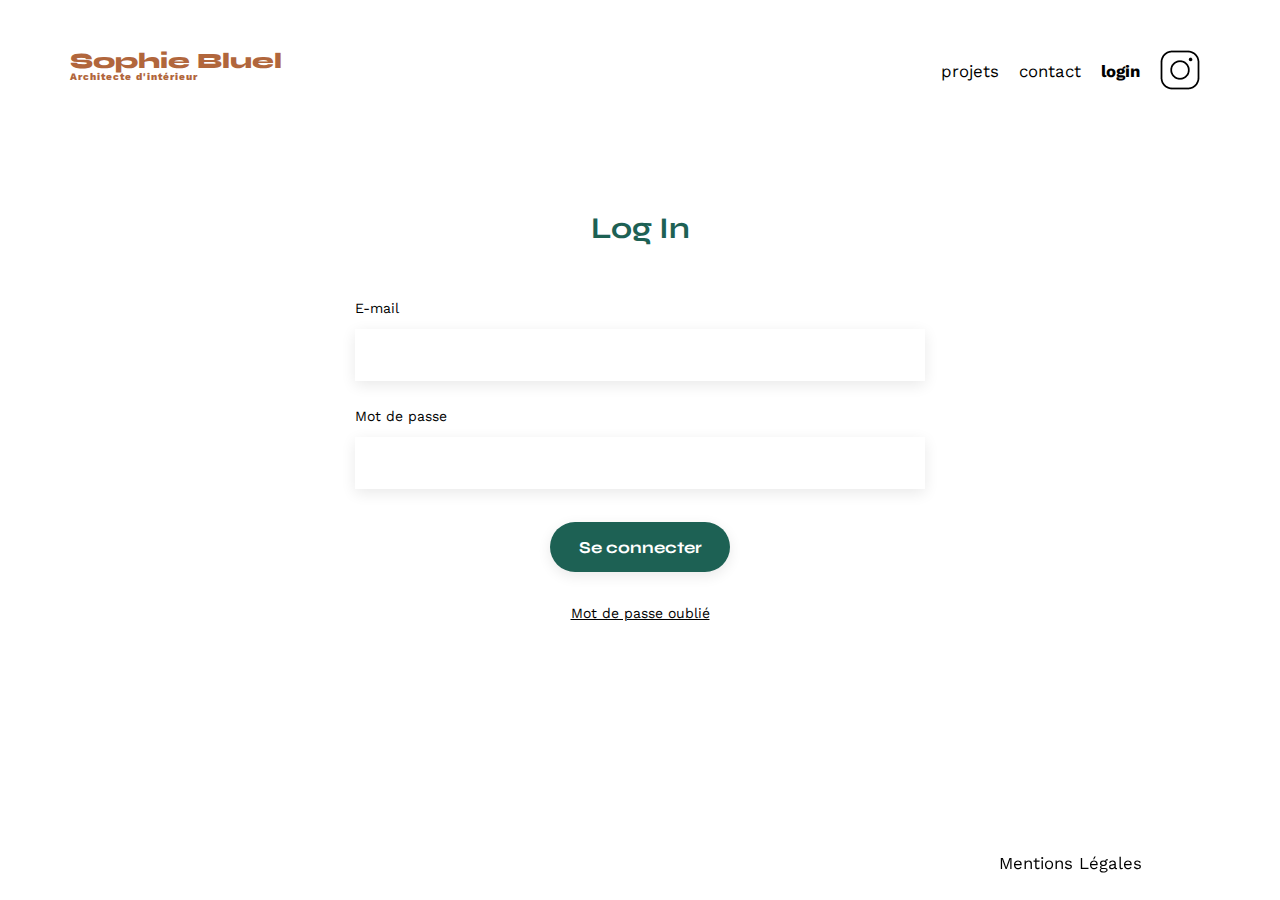
==== FrontEnd/connexion.html @ 3bd26c85 "ajout de la bannière edition et page de connexion" ====
<!DOCTYPE html>
<html lang="fr">
<head>
    <meta charset="UTF-8">
    <meta name="viewport" content="width=device-width, initial-scale=1.0">
    <title>Login</title>
    <link rel="preconnect" href="https://fonts.googleapis.com">
	<link rel="preconnect" href="https://fonts.gstatic.com" crossorigin>
	<link href="https://fonts.googleapis.com/css2?family=Syne:wght@700;800&family=Work+Sans&display=swap" rel="stylesheet">
	<meta name="description" content="">
	<link rel="stylesheet" href="./assets/style.css">
    <link rel="stylesheet" href="https://cdnjs.cloudflare.com/ajax/libs/font-awesome/6.5.1/css/all.min.css" integrity="sha512-DTOQO9RWCH3ppGqcWaEA1BIZOC6xxalwEsw9c2QQeAIftl+Vegovlnee1c9QX4TctnWMn13TZye+giMm8e2LwA==" crossorigin="anonymous" referrerpolicy="no-referrer" />
</head>
<body>
    <header>
        <h1>Sophie Bluel <span>Architecte d'intérieur</span></h1>
        <nav>
            <ul>
                <li>projets</li>
                <li>contact</li>
                <li id="login-bold">login</li>
                <li><img src="./assets/icons/instagram.png" alt="Instagram"></li>
            </ul>
        </nav>
    </header>
    <main class="main-connexion">
        <section id="contact">
            <h2>Log In</h2>
            <form action="#" method="post">
                <label for="email">E-mail</label>
                <input type="email" name="email" id="email">
                <label for="password">Mot de passe</label>
                <input type="text" name="password" id="password">
                <input type="submit" value="Se connecter">
            </form>
        </section>
        <div class="forget-password-container">
            <a href="#" id="forget-password">Mot de passe oublié</a>
        </div>
    </main>
    <footer class="footer-connexion">
        <nav>
            <ul>
                <li>Mentions Légales</li>
            </ul>
        </nav>
    </footer>
</body>
</html>
---- FrontEnd/assets/style.css ----
/* http://meyerweb.com/eric/tools/css/reset/
   v2.0 | 20110126
   License: none (public domain)
*/

html, body, div, span, applet, object, iframe,
h1, h2, h3, h4, h5, h6, p, blockquote, pre,
a, abbr, acronym, address, big, cite, code,
del, dfn, em, img, ins, kbd, q, s, samp,
small, strike, strong, sub, sup, tt, var,
b, u, i, center,
dl, dt, dd, ol, ul, li,
fieldset, form, label, legend,
table, caption, tbody, tfoot, thead, tr, th, td,
article, aside, canvas, details, embed,
figure, figcaption, footer, header, hgroup,
menu, nav, output, ruby, section, summary,
time, mark, audio, video {
	margin: 0;
	padding: 0;
	border: 0;
	font-size: 100%;
	font: inherit;
	vertical-align: baseline;
}
/* HTML5 display-role reset for older browsers */
article, aside, details, figcaption, figure,
footer, header, hgroup, menu, nav, section {
	display: block;
}
body {
	line-height: 1;
}
ol, ul {
	list-style: none;
}
blockquote, q {
	quotes: none;
}
blockquote:before, blockquote:after,
q:before, q:after {
	content: '';
	content: none;
}
table {
	border-collapse: collapse;
	border-spacing: 0;
}
/** end reset css**/
body {
	max-width: 1140px;
	margin:auto;
	font-family: 'Work Sans' ;
	font-size: 14px;
}
header {
	display: flex;
	justify-content: space-between;
	margin: 50px 0;
}
.edition {
	background-color: black;
	color: white;
	position: fixed;
	width: 100%;
	max-width: 1100px;
	
	top: 0;
	
	padding: 20px;
	text-align: center;
	z-index: 900;
}
.edition i {
	padding-right: 10px ;
}
.main-connexion {
	margin-top: 120px ;
}
section {
	margin: 50px 0
}

h1{
	display: flex;
	flex-direction: column;
	font-family: 'Syne';
	font-size: 22px;
	font-weight: 800;
	color: #B1663C
}

h1 > span {
	font-family: 'Work Sans';
	font-size:10px;
	letter-spacing: 0.1em;
;
}

h2{
	font-family: 'Syne';
	font-weight: 700;
	font-size: 30px;
	color: #1D6154
}
nav ul {
	display: flex;
	align-items: center;
	list-style-type: none;

}
nav li {
	padding: 0 10px;
	font-size: 1.2em;
}

li:hover {
	color: #B1663C;
}
nav a {
	text-decoration: none;
	color: black;
}
nav a:hover{
	color: #B1663C;
}
#login-bold{
	font-weight: bold;
}
#introduction {
	display: flex;
	align-items: center;
}
#introduction figure {
	flex: 1
}
#introduction img {
	display: block;
	margin: auto;
	width: 80%;
}

#introduction article {
	flex: 1
}
#introduction h2 {
	margin-bottom: 1em;
}

#introduction p {
	margin-bottom: 0.5em;
}
#portfolio h2 {
	text-align: center;
	margin-bottom: 1em;
}
.gallery {
	width: 100%;
	display: grid;
	grid-template-columns: 1fr 1fr 1fr;
	grid-column-gap: 20px;
	grid-row-gap: 20px;
}

.gallery img {
	width: 100%;

}
#contact {
	width: 50%;
margin: auto;
}
#contact > * {
	text-align: center;

}
#contact h2{
	margin-bottom: 20px;
}
#contact form {
	text-align: left;
	margin-top:30px;
	display: flex;
	flex-direction: column;
}

#contact input {
	height: 50px;
	font-size: 1.2em;
	border: none;
	box-shadow: 0px 4px 14px rgba(0, 0, 0, 0.09);
}
#contact label {
	margin: 2em 0 1em 0;
}
#contact textarea {
	border: none;
	box-shadow: 0px 4px 14px rgba(0, 0, 0, 0.09);
}

input[type="submit"]{
	font-family: 'Syne';
	font-weight: 700;
	color: white;
	background-color: #1D6154;
	margin : 2em auto ;
	width: 180px;
	text-align: center;
	border-radius: 60px ;
}
.forget-password-container{
	text-align: center;
}
#forget-password {
	color: black;
}

footer nav ul {
	display: flex;
	justify-content: flex-end;
	margin: 2em
}
.footer-connexion {
    position: fixed;
    bottom: 0;
	right: 100px;
    width: 100%;
}
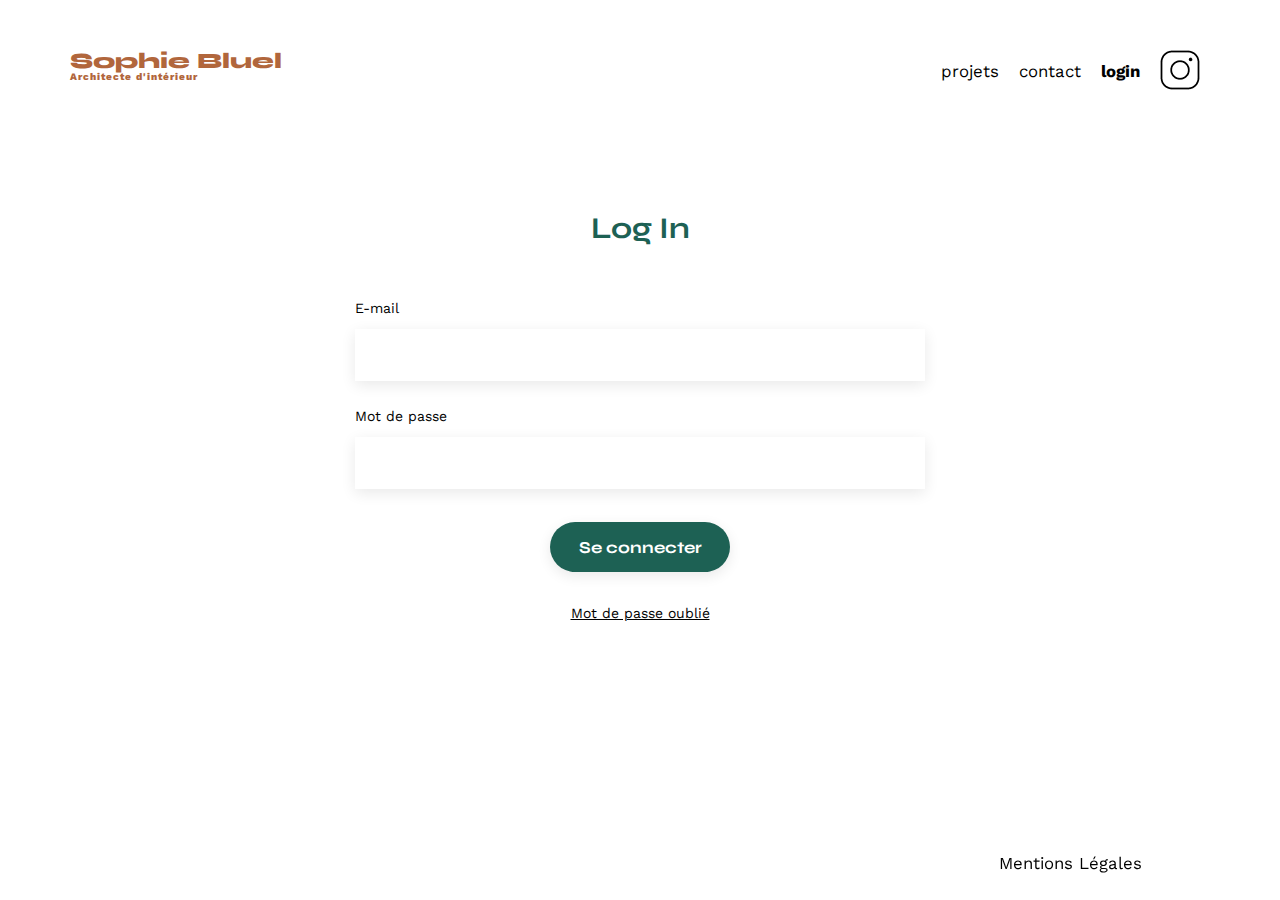
==== commit 4dc6eb60: "initialisation JS de login" ====
--- a/FrontEnd/connexion.html
+++ b/FrontEnd/connexion.html
@@ -10,15 +10,16 @@
 	<meta name="description" content="">
 	<link rel="stylesheet" href="./assets/style.css">
     <link rel="stylesheet" href="https://cdnjs.cloudflare.com/ajax/libs/font-awesome/6.5.1/css/all.min.css" integrity="sha512-DTOQO9RWCH3ppGqcWaEA1BIZOC6xxalwEsw9c2QQeAIftl+Vegovlnee1c9QX4TctnWMn13TZye+giMm8e2LwA==" crossorigin="anonymous" referrerpolicy="no-referrer" />
+    <script src="./login.js" defer></script>
 </head>
 <body>
     <header>
         <h1>Sophie Bluel <span>Architecte d'intérieur</span></h1>
         <nav>
             <ul>
-                <li>projets</li>
+                <li><a href="index.html">projets</a></li>
                 <li>contact</li>
-                <li id="login-bold">login</li>
+                <li id="link-bold">login</li>
                 <li><img src="./assets/icons/instagram.png" alt="Instagram"></li>
             </ul>
         </nav>
--- a/FrontEnd/assets/style.css
+++ b/FrontEnd/assets/style.css
@@ -31,6 +31,9 @@
 body {
 	line-height: 1;
 }
+.main-container{
+	width: 100%;
+}
 ol, ul {
 	list-style: none;
 }
@@ -58,15 +61,60 @@
 	justify-content: space-between;
 	margin: 50px 0;
 }
+.modale-bg{
+	position: fixed;
+	left: 0;
+	width: 100%;
+	height: 100%;
+	background: rgba(0, 0, 0, 0.30);
+	display: none;
+}
+.modale-container {
+	position: fixed;
+	display: flex;
+	justify-content:center ;
+	align-items: center;
+	z-index: 999;
+	width: inherit;
+	height: 100%;
+}
+.modale{
+	background-color: white;
+	height: 630px;
+	width: 600px;
+	display: flex;
+	flex-direction: column;
+	align-items: center;
+}
+.modale p{
+	margin: 50px 0;
+	font-size: 25px;
+}
+.modale-content {
+	height: 400px;
+	width: 400px;
+	border-bottom: 1px solid #B3B3B3;
+}
+.modale button{
+	font-family: 'Syne';
+	font-size: 14px;
+	color: white;
+	border-width: 1px;
+	border-style: solid;
+	border-color: #1D6154;
+	background-color: #1D6154;
+	padding: 10px 40px;
+	text-align: center;
+	border-radius: 60px ;
+	margin: 30px 0;
+}
 .edition {
 	background-color: black;
 	color: white;
 	position: fixed;
 	width: 100%;
-	max-width: 1100px;
-	
 	top: 0;
-	
+	left: 0;
 	padding: 20px;
 	text-align: center;
 	z-index: 900;
@@ -124,7 +172,7 @@
 nav a:hover{
 	color: #B1663C;
 }
-#login-bold{
+#link-bold{
 	font-weight: bold;
 }
 #introduction {
@@ -153,6 +201,30 @@
 #portfolio h2 {
 	text-align: center;
 	margin-bottom: 1em;
+}
+.filters-btn {
+	display: flex;
+	justify-content: center;
+	gap: 10px;
+	margin: 50px 0;
+
+}
+.filters-btn button {
+	font-family: 'Syne';
+	font-size: 14px;
+	color: #1D6154;
+	border-width: 1px;
+	border-style: solid;
+	border-color: #1D6154;
+	background-color: white ;
+	padding: 5px 20px;
+	text-align: center;
+	border-radius: 60px ;
+	cursor: pointer;
+}
+#portfolio .filters-btn .btn-selected {
+	color: white;
+	background-color: #1D6154;
 }
 .gallery {
 	width: 100%;
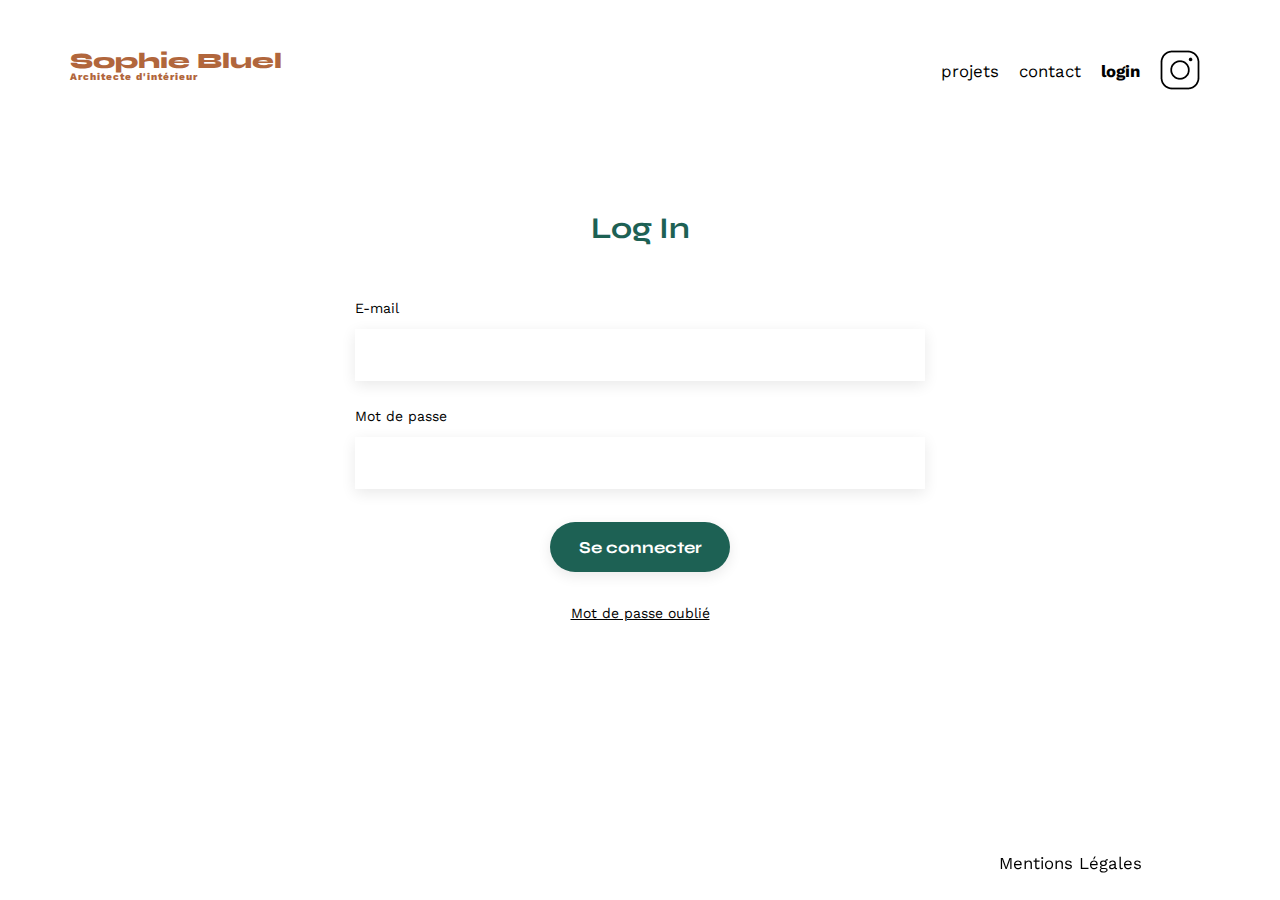
==== commit db1a4311: "ajout redirection une fois connecté et message erreur" ====
--- a/FrontEnd/connexion.html
+++ b/FrontEnd/connexion.html
@@ -25,13 +25,14 @@
         </nav>
     </header>
     <main class="main-connexion">
-        <section id="contact">
+        <section id="contact" class="form-section">
             <h2>Log In</h2>
+            <span id="error"></span>
             <form action="#" method="post">
                 <label for="email">E-mail</label>
                 <input type="email" name="email" id="email">
                 <label for="password">Mot de passe</label>
-                <input type="text" name="password" id="password">
+                <input type="password" name="password" id="password">
                 <input type="submit" value="Se connecter">
             </form>
         </section>
--- a/FrontEnd/assets/style.css
+++ b/FrontEnd/assets/style.css
@@ -244,7 +244,6 @@
 }
 #contact > * {
 	text-align: center;
-
 }
 #contact h2{
 	margin-bottom: 20px;
@@ -269,6 +268,12 @@
 	border: none;
 	box-shadow: 0px 4px 14px rgba(0, 0, 0, 0.09);
 }
+.form-section{
+	text-align: center;
+}
+#error {
+	color: red;
+}
 
 input[type="submit"]{
 	font-family: 'Syne';
@@ -279,6 +284,7 @@
 	width: 180px;
 	text-align: center;
 	border-radius: 60px ;
+	cursor: pointer;
 }
 .forget-password-container{
 	text-align: center;
